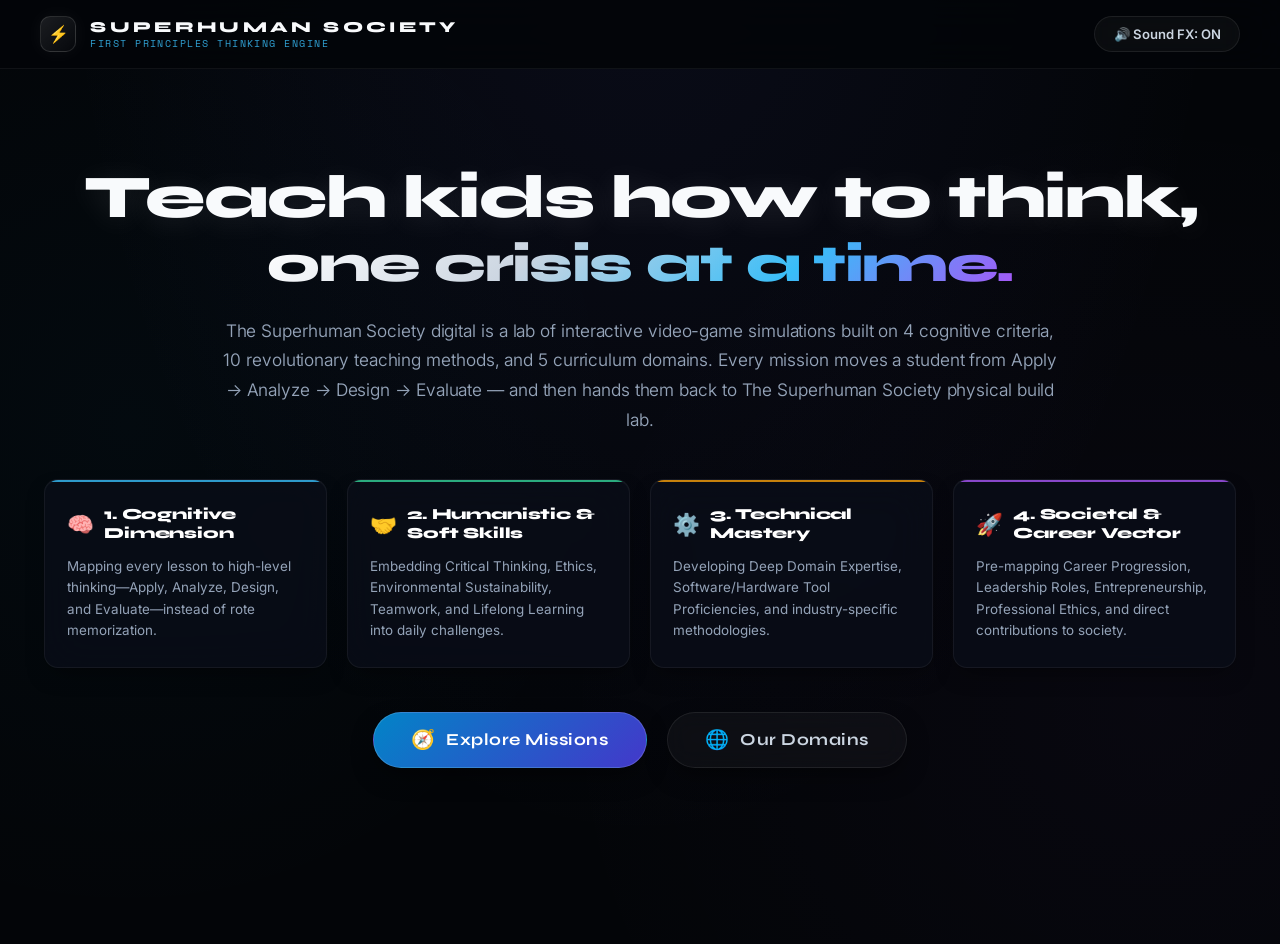
==== index.html @ 5317848f "Initial commit of Cognition Lab" ====
<!DOCTYPE html>
<html lang="en">
<head>
  <meta charset="UTF-8">
  <meta name="viewport" content="width=device-width, initial-scale=1.0">
  <title>SUPERHUMAN SOCIETY — Systems Thinking Simulations</title>
  <link rel="preconnect" href="https://fonts.googleapis.com">
  <link rel="preconnect" href="https://fonts.gstatic.com" crossorigin>
  <link href="https://fonts.googleapis.com/css2?family=Inter:wght@300;400;500;600;700&family=JetBrains+Mono:wght@400;500;600;700&family=Space+Grotesk:wght@500;600;700;800&family=Space+Mono:ital,wght@0,400;0,700;1,400&family=Syne:wght@600;700;800&display=swap" rel="stylesheet">
  <link rel="stylesheet" href="css/main.css">
  <link rel="stylesheet" href="css/simulations.css">
</head>
<body>

  <!-- Top Navigation Bar -->
  <header class="navbar">
    <div class="brand" id="nav-brand">
      <div class="brand-icon">⚡</div>
      <div class="brand-title">
        <span>SUPERHUMAN SOCIETY</span>
        <span class="sub">First Principles Thinking Engine</span>
      </div>
    </div>

    <div class="nav-actions">
      <button id="audio-toggle-btn" class="btn btn-subtle">
        🔊 Sound FX: ON
      </button>
    </div>
  </header>

  <!-- Main Showcase Container -->
  <main class="container">
    
    <!-- Hero Section -->
    <section class="hero">
      <h1 class="hero-headline">
        <span class="hero-title-primary">Teach kids how to think,</span>
        <span class="hero-title-accent">one crisis at a time.</span>
      </h1>
      <p class="lead">
        The Superhuman Society digital is a lab of interactive video-game simulations built on 4 cognitive criteria, 10 revolutionary teaching methods, and 5 curriculum domains. Every mission moves a student from Apply → Analyze → Design → Evaluate — and then hands them back to The Superhuman Society physical build lab.
      </p>

      <!-- 4 Core Criteria Section -->
      <div class="criteria-section">
        <div class="criteria-grid" id="criteria-grid">
          <!-- Rendered by JS: 4 criteria cards with names and descriptions -->
        </div>
      </div>

      <!-- Two Primary Action Buttons -->
      <div class="hero-actions-bar">
        <button id="btn-explore-missions" class="btn btn-primary btn-cta">
          <span class="btn-icon">🧭</span> Explore Missions
        </button>
        <button id="btn-our-domains" class="btn btn-subtle btn-cta">
          <span class="btn-icon">🌐</span> Our Domains
        </button>
      </div>
    </section>

    <!-- Dynamic Exploration Area (Explore Missions OR Our Domains) -->
    <section id="interactive-exploration-container" class="interactive-exploration-area">
      <!-- Injected dynamically by app.js -->
    </section>

  </main>

  <!-- Fullscreen Simulation Cockpit Viewport -->
  <div id="simulation-viewport">
    <div class="sim-cockpit-bar">
      <div class="sim-cockpit-left">
        <button id="exit-sim-cockpit-btn" class="btn btn-subtle" style="font-size:0.8rem;">
          🏠 Homepage
        </button>
        <div>
          <div id="cockpit-sim-domain" style="font-size:0.68rem; text-transform:uppercase; color:var(--accent-cyan); font-weight:700; letter-spacing:0.06em;">DOMAIN 1: BIO-TECH</div>
          <h2 id="cockpit-sim-title" style="font-size:1.15rem; font-weight:800; color:#fff; line-height:1.2;">Simulation Active</h2>
        </div>
      </div>

      <div class="sim-cockpit-right">
        <!-- 50% Physical Lab Brief Button (Removed as requested) -->
      </div>
    </div>

    <!-- Active Simulation Canvas & Split Area -->
    <div class="sim-cockpit-stage" id="sim-stage-container">
      <!-- Dynamically mounted by simulation classes -->
    </div>
  </div>

  <!-- Curriculum Matrix Modal -->
  <div class="modal-overlay" id="curriculum-modal">
    <div class="modal-container">
      <button class="modal-close-btn" aria-label="Close">✕</button>
      <div class="badge-pill">FOUNDATIONAL PEDAGOGICAL BLUEPRINT</div>
      <h2 class="modal-title">Curriculum Architecture Matrix</h2>
      <p class="modal-subtitle">The deep structure behind every scenario: high-order cognition, ethical dilemmas, domain mastery, and physical project translation.</p>
      <div id="curriculum-modal-body">
        <!-- Injected by app.js -->
      </div>
    </div>
  </div>

  <!-- 50% Physical Lab Model Modal -->
  <div class="modal-overlay" id="physical-modal">
    <div class="modal-container">
      <button class="modal-close-btn" aria-label="Close">✕</button>
      <h2 class="modal-title">The 50% Physical Build Model</h2>
      <p class="modal-subtitle">Classroom hardware and lab projects designed to complete the digital-to-physical learning loop.</p>
      <div id="physical-modal-body">
        <!-- Injected by app.js -->
      </div>
    </div>
  </div>

  <!-- Load bundled script (zero-CORS, works via both http:// and file://) -->
  <script src="js/bundle.js?v=1791880000"></script>
</body>
</html>
---- css/main.css ----
@import url('https://fonts.googleapis.com/css2?family=Inter:wght@300;400;500;600;700&family=JetBrains+Mono:wght@400;500;600;700&family=Newsreader:ital,opsz,wght@0,6..72,300..700;1,6..72,300..700&family=Playfair+Display:ital,wght@0,500;0,700;1,400;1,600&family=Space+Grotesk:wght@500;600;700&family=Space+Mono:ital,wght@0,400;0,700;1,400&family=Syne:wght@600;700;800&display=swap');

/* SUPERHUMAN SOCIETY - High-End Dark Aesthetic Design System */
:root {
  --bg-primary: #030508;
  --bg-secondary: #060911;
  --bg-surface: #0a0e19;
  --bg-card: rgba(10, 14, 25, 0.72);
  --border-subtle: rgba(255, 255, 255, 0.055);
  --border-focus: rgba(255, 255, 255, 0.18);
  
  --text-main: #f8fafc;
  --text-muted: #94a3b8;
  --text-faint: #475569;

  --accent-cyan: #38bdf8;
  --accent-emerald: #10b981;
  --accent-emerald-glow: rgba(16, 185, 129, 0.2);
  --accent-blue: #3b82f6;
  --accent-amber: #f59e0b;
  --accent-purple: #a855f7;
  --accent-rose: #f43f5e;

  /* 3-Tiered Typography System */
  --font-heading: "Syne", "Space Grotesk", -apple-system, BlinkMacSystemFont, sans-serif;
  --font-mono: "Space Mono", "JetBrains Mono", ui-monospace, monospace;
  --font-body: "Inter", -apple-system, BlinkMacSystemFont, "Segoe UI", Roboto, sans-serif;
  --font-serif: "Newsreader", "Playfair Display", Georgia, serif;
  --font-sans: var(--font-body);
  --font-display: var(--font-heading);

  --shadow-card: 0 20px 40px -15px rgba(0, 0, 0, 0.85);
  --shadow-glow: 0 0 35px rgba(56, 189, 248, 0.12);
  --radius-sm: 8px;
  --radius-md: 14px;
  --radius-lg: 20px;
}

* {
  box-sizing: border-box;
  margin: 0;
  padding: 0;
}

body {
  font-family: var(--font-body);
  background-color: var(--bg-primary);
  color: var(--text-main);
  line-height: 1.6;
  min-height: 100vh;
  overflow-x: hidden;
  background-image: 
    radial-gradient(ellipse at 50% -20%, rgba(99, 102, 241, 0.08) 0%, transparent 65%),
    radial-gradient(circle at 10% 45%, rgba(14, 165, 233, 0.03) 0%, transparent 40%),
    radial-gradient(circle at 90% 75%, rgba(168, 85, 247, 0.03) 0%, transparent 45%);
}

/* Header & Top Navigation */
.navbar {
  position: sticky;
  top: 0;
  z-index: 100;
  background: rgba(3, 5, 8, 0.88);
  backdrop-filter: blur(20px);
  border-bottom: 1px solid var(--border-subtle);
  padding: 1rem 2.5rem;
  display: flex;
  align-items: center;
  justify-content: space-between;
}

.brand {
  display: flex;
  align-items: center;
  gap: 0.9rem;
  text-decoration: none;
  color: var(--text-main);
  cursor: pointer;
}

.brand-icon {
  width: 36px;
  height: 36px;
  border-radius: 10px;
  background: linear-gradient(135deg, rgba(255,255,255,0.1), rgba(255,255,255,0.02));
  border: 1px solid rgba(255, 255, 255, 0.12);
  display: flex;
  align-items: center;
  justify-content: center;
  font-weight: 800;
  font-size: 1.05rem;
  box-shadow: 0 0 20px rgba(255, 255, 255, 0.05);
}

.brand-title {
  font-family: var(--font-heading);
  font-size: 0.95rem;
  font-weight: 800;
  letter-spacing: 0.22em;
  text-transform: uppercase;
  display: flex;
  flex-direction: column;
  line-height: 1.25;
}

.brand-title span.sub {
  font-family: var(--font-mono);
  font-size: 0.65rem;
  font-weight: 500;
  color: var(--accent-cyan);
  letter-spacing: 0.14em;
  opacity: 0.85;
}

.nav-actions {
  display: flex;
  align-items: center;
  gap: 0.85rem;
}

.btn {
  display: inline-flex;
  align-items: center;
  gap: 0.5rem;
  padding: 0.55rem 1.15rem;
  border-radius: 9999px;
  font-family: var(--font-sans);
  font-size: 0.82rem;
  font-weight: 600;
  cursor: pointer;
  transition: all 0.25s cubic-bezier(0.16, 1, 0.3, 1);
  border: 1px solid transparent;
  outline: none;
  text-decoration: none;
}

.btn-subtle {
  background: rgba(255, 255, 255, 0.035);
  border-color: rgba(255, 255, 255, 0.08);
  color: #cbd5e1;
  backdrop-filter: blur(12px);
}

.btn-subtle:hover {
  background: rgba(255, 255, 255, 0.08);
  border-color: rgba(255, 255, 255, 0.18);
  color: #fff;
  transform: translateY(-1px);
}

.btn-primary {
  background: linear-gradient(135deg, #0284c7, #4338ca);
  color: #fff;
  border: 1px solid rgba(255, 255, 255, 0.15);
  box-shadow: 0 4px 15px rgba(2, 132, 199, 0.25);
}

.btn-primary:hover {
  filter: brightness(1.15);
  box-shadow: 0 6px 22px rgba(2, 132, 199, 0.4);
  transform: translateY(-1px);
}

.btn-accent {
  background: linear-gradient(135deg, #059669, #0d9488);
  color: #fff;
  border: 1px solid rgba(255, 255, 255, 0.15);
  box-shadow: 0 4px 15px rgba(16, 185, 129, 0.25);
}

.btn-accent:hover {
  filter: brightness(1.15);
  transform: translateY(-1px);
}

.btn-icon-only {
  padding: 0.55rem;
  border-radius: 50%;
  aspect-ratio: 1;
}

/* Main Container */
.container {
  max-width: 1380px;
  margin: 0 auto;
  padding: 2.5rem 1.75rem 5rem;
}

/* Hero Section */
.hero {
  text-align: center;
  padding: 3.5rem 1rem 2.5rem;
  position: relative;
}

.badge-pill {
  display: inline-flex;
  align-items: center;
  gap: 0.5rem;
  padding: 0.4rem 1.1rem;
  border-radius: 9999px;
  font-family: var(--font-display);
  font-size: 0.72rem;
  font-weight: 600;
  text-transform: uppercase;
  letter-spacing: 0.16em;
  background: rgba(255, 255, 255, 0.03);
  color: #94a3b8;
  border: 1px solid rgba(255, 255, 255, 0.08);
  backdrop-filter: blur(16px);
  margin-bottom: 1.75rem;
}

.hero-headline {
  margin-bottom: 1.4rem;
  display: flex;
  flex-direction: column;
  align-items: center;
  justify-content: center;
  gap: 0.2rem;
}

.hero-title-serif,
.hero-title-primary {
  font-family: var(--font-heading);
  font-style: normal;
  font-weight: 800;
  font-size: 3.8rem;
  line-height: 1.1;
  letter-spacing: -0.025em;
  color: #f8fafc;
  text-shadow: 0 4px 30px rgba(255, 255, 255, 0.1);
}

.hero-title-accent {
  font-family: var(--font-heading);
  font-style: normal;
  font-weight: 800;
  font-size: 3.25rem;
  letter-spacing: -0.03em;
  line-height: 1.12;
  background: linear-gradient(135deg, #ffffff 0%, #cbd5e1 35%, #38bdf8 70%, #a855f7 100%);
  -webkit-background-clip: text;
  -webkit-text-fill-color: transparent;
  display: inline-block;
}

.hero p.lead {
  font-size: 1.08rem;
  font-weight: 350;
  color: #94a3b8;
  max-width: 840px;
  margin: 0 auto 2.75rem;
  line-height: 1.72;
  letter-spacing: -0.005em;
}

/* 4 Core Criteria Grid */
.criteria-section {
  margin: 2.5rem 0 0;
}

.criteria-grid {
  display: grid;
  grid-template-columns: repeat(4, 1fr);
  gap: 1.25rem;
}

.criterion-card {
  background: var(--bg-card);
  backdrop-filter: blur(20px);
  border: 1px solid var(--border-subtle);
  border-radius: var(--radius-md);
  padding: 1.6rem 1.4rem;
  text-align: left;
  transition: all 0.3s cubic-bezier(0.16, 1, 0.3, 1);
  box-shadow: inset 0 1px 0 rgba(255, 255, 255, 0.03), 0 10px 25px -10px rgba(0, 0, 0, 0.6);
  display: flex;
  flex-direction: column;
  position: relative;
  overflow: hidden;
}

.criterion-card::before {
  content: '';
  position: absolute;
  top: 0;
  left: 0;
  right: 0;
  height: 2px;
  background: var(--card-accent, #38bdf8);
  opacity: 0.8;
  transition: opacity 0.3s ease;
}

.criterion-card:hover {
  border-color: rgba(255, 255, 255, 0.16);
  transform: translateY(-4px);
  box-shadow: var(--shadow-card), 0 0 25px var(--card-glow, rgba(56, 189, 248, 0.15));
}

.criterion-header {
  display: flex;
  align-items: center;
  gap: 0.6rem;
  margin-bottom: 0.75rem;
}

.criterion-icon {
  font-size: 1.35rem;
}

.criterion-title {
  font-family: var(--font-heading);
  font-size: 0.96rem;
  font-weight: 800;
  letter-spacing: -0.01em;
  color: #fff;
  line-height: 1.25;
}

.criterion-desc {
  font-family: var(--font-body);
  font-size: 0.84rem;
  color: var(--text-muted);
  line-height: 1.6;
  font-weight: 400;
}

/* Hero Actions Bar */
.hero-actions-bar {
  display: flex;
  gap: 1.25rem;
  justify-content: center;
  align-items: center;
  margin-top: 2.75rem;
  flex-wrap: wrap;
}

.btn-cta {
  padding: 0.95rem 2.35rem;
  font-family: var(--font-heading);
  font-size: 1.05rem;
  font-weight: 700;
  letter-spacing: 0.03em;
  border-radius: 9999px;
  display: inline-flex;
  align-items: center;
  gap: 0.65rem;
  cursor: pointer;
  transition: all 0.3s cubic-bezier(0.16, 1, 0.3, 1);
  box-shadow: 0 10px 25px -5px rgba(0, 0, 0, 0.5);
}

.btn-cta .btn-icon {
  font-size: 1.2rem;
}

.btn-cta:hover {
  transform: translateY(-2px);
}

.btn-cta.active {
  border-color: #38bdf8;
  box-shadow: 0 0 25px rgba(56, 189, 248, 0.35);
}

/* Dynamic Interactive Exploration Container */
.interactive-exploration-area {
  margin-top: 3.5rem;
  transition: all 0.4s ease;
}

.interactive-view-wrapper {
  animation: fadeInView 0.4s cubic-bezier(0.16, 1, 0.3, 1) forwards;
}

@keyframes fadeInView {
  from { opacity: 0; transform: translateY(14px); }
  to { opacity: 1; transform: translateY(0); }
}

/* Explore Missions View Styles */
.explore-missions-header {
  text-align: center;
  margin-bottom: 2.5rem;
}

.explore-kicker {
  font-family: var(--font-mono);
  font-size: 0.74rem;
  font-weight: 700;
  color: var(--accent-cyan);
  letter-spacing: 0.18em;
  text-transform: uppercase;
  margin-bottom: 0.45rem;
}

.explore-title {
  font-family: var(--font-heading);
  font-size: 2.3rem;
  font-weight: 800;
  letter-spacing: -0.025em;
  color: #fff;
  line-height: 1.2;
}

.explore-subtitle {
  font-family: var(--font-body);
  font-size: 0.95rem;
  color: var(--text-muted);
  margin-top: 0.5rem;
  max-width: 640px;
  margin-left: auto;
  margin-right: auto;
}

.domain-picker-grid {
  display: grid;
  grid-template-columns: repeat(auto-fit, minmax(220px, 1fr));
  gap: 1.25rem;
  margin-bottom: 2rem;
}

.domain-pick-card {
  background: var(--bg-card);
  backdrop-filter: blur(16px);
  border: 1px solid var(--border-subtle);
  border-radius: 20px;
  padding: 1.8rem 1.4rem;
  text-align: center;
  cursor: pointer;
  transition: all 0.3s cubic-bezier(0.16, 1, 0.3, 1);
  display: flex;
  flex-direction: column;
  align-items: center;
  position: relative;
  overflow: hidden;
}

.domain-pick-card::before {
  content: '';
  position: absolute;
  top: 0;
  left: 0;
  right: 0;
  height: 3px;
  background: var(--domain-color, #38bdf8);
  opacity: 0.8;
}

.domain-pick-card:hover {
  transform: translateY(-6px);
  border-color: rgba(255, 255, 255, 0.18);
  box-shadow: 0 20px 40px -15px rgba(0, 0, 0, 0.9), 0 0 25px var(--domain-glow, rgba(56, 189, 248, 0.2));
}

.domain-pick-badge {
  font-family: var(--font-mono);
  font-size: 0.72rem;
  font-weight: 700;
  letter-spacing: 0.12em;
  color: var(--domain-color, #38bdf8);
  margin-bottom: 0.65rem;
}

.domain-pick-icon {
  font-size: 2.75rem;
  margin-bottom: 0.75rem;
  filter: drop-shadow(0 4px 10px rgba(0, 0, 0, 0.5));
}

.domain-pick-name {
  font-family: var(--font-heading);
  font-size: 1.05rem;
  font-weight: 700;
  color: #fff;
  line-height: 1.3;
  margin-bottom: 0.65rem;
}

.domain-pick-meta {
  font-family: var(--font-mono);
  font-size: 0.72rem;
  color: var(--text-faint);
  text-transform: uppercase;
  letter-spacing: 0.08em;
}

.domain-missions-wrapper {
  margin-top: 1rem;
}

.domain-missions-nav-bar {
  display: flex;
  align-items: center;
  justify-content: space-between;
  margin-bottom: 2rem;
  flex-wrap: wrap;
  gap: 1rem;
}

.domain-missions-info {
  display: flex;
  align-items: center;
  gap: 0.9rem;
}

.domain-missions-icon {
  font-size: 2.25rem;
}

.domain-missions-title {
  font-family: var(--font-heading);
  font-size: 1.75rem;
  font-weight: 800;
  color: #fff;
  line-height: 1.2;
}

/* Our Domains: Clean Domain Names List */
.our-domains-header {
  display: flex;
  align-items: center;
  justify-content: space-between;
  margin-bottom: 2rem;
  flex-wrap: wrap;
  gap: 1rem;
}

.our-domains-title-block {
  text-align: left;
}

.our-domains-kicker {
  font-family: var(--font-mono);
  font-size: 0.74rem;
  font-weight: 700;
  color: var(--accent-cyan);
  letter-spacing: 0.18em;
  text-transform: uppercase;
  margin-bottom: 0.35rem;
}

.our-domains-title {
  font-family: var(--font-heading);
  font-size: 2.2rem;
  font-weight: 800;
  color: #fff;
  letter-spacing: -0.02em;
  line-height: 1.2;
}

.our-domains-name-grid {
  display: flex;
  flex-direction: column;
  gap: 1rem;
  max-width: 900px;
  margin: 0 auto;
}

.domain-name-item {
  background: var(--bg-card);
  backdrop-filter: blur(20px);
  border: 1px solid var(--border-subtle);
  border-left: 4px solid var(--domain-color, #38bdf8);
  border-radius: 16px;
  padding: 1.4rem 1.8rem;
  display: flex;
  align-items: center;
  justify-content: space-between;
  cursor: pointer;
  transition: all 0.3s cubic-bezier(0.16, 1, 0.3, 1);
  box-shadow: 0 10px 25px -10px rgba(0, 0, 0, 0.6);
  opacity: 0;
  transform: translateY(15px);
  animation: domainNameSlideIn 0.4s cubic-bezier(0.16, 1, 0.3, 1) forwards;
  animation-delay: calc(var(--domain-idx, 0) * 0.08s);
}

@keyframes domainNameSlideIn {
  to {
    opacity: 1;
    transform: translateY(0);
  }
}

.domain-name-item:hover {
  transform: translateX(6px);
  border-color: rgba(255, 255, 255, 0.18);
  border-left-color: var(--domain-color, #38bdf8);
  box-shadow: 0 15px 35px -10px rgba(0, 0, 0, 0.8), 0 0 25px var(--domain-glow, rgba(56, 189, 248, 0.15));
  background: linear-gradient(135deg, rgba(15, 22, 38, 0.9) 0%, rgba(8, 12, 22, 0.95) 100%);
}

.domain-name-item-left {
  display: flex;
  align-items: center;
  gap: 1.25rem;
}

.domain-name-icon {
  font-size: 2.2rem;
  filter: drop-shadow(0 2px 8px rgba(0, 0, 0, 0.5));
}

.domain-name-badge {
  font-family: var(--font-mono);
  font-size: 0.72rem;
  font-weight: 700;
  letter-spacing: 0.14em;
  color: var(--domain-color, #38bdf8);
  text-transform: uppercase;
  margin-bottom: 0.25rem;
  display: block;
}

.domain-name-text {
  font-family: var(--font-heading);
  font-size: 1.28rem;
  font-weight: 800;
  color: #fff;
  letter-spacing: -0.01em;
  line-height: 1.25;
}

.domain-name-item-arrow {
  display: flex;
  align-items: center;
  gap: 0.5rem;
  font-family: var(--font-mono);
  font-size: 0.8rem;
  color: var(--text-muted);
  font-weight: 600;
  transition: all 0.25s ease;
}

.domain-name-item:hover .domain-name-item-arrow {
  color: var(--domain-color, #38bdf8);
  transform: translateX(3px);
}

/* Domain Selected Subjects View */
.domain-subjects-view {
  max-width: 900px;
  margin: 0 auto;
}

.domain-subjects-top-bar {
  display: flex;
  align-items: center;
  justify-content: space-between;
  margin-bottom: 1.5rem;
  flex-wrap: wrap;
  gap: 0.75rem;
}

.domain-subjects-header-card {
  background: linear-gradient(135deg, rgba(14, 20, 35, 0.85) 0%, rgba(6, 9, 17, 0.95) 100%);
  border: 1px solid var(--border-subtle);
  border-left: 4px solid var(--domain-color, #38bdf8);
  border-radius: 20px;
  padding: 2rem 2.25rem;
  backdrop-filter: blur(20px);
  margin-bottom: 2rem;
  box-shadow: 0 15px 35px -10px rgba(0, 0, 0, 0.8);
}

.domain-subjects-title-row {
  display: flex;
  align-items: center;
  gap: 1.2rem;
  margin-bottom: 1.5rem;
}

.domain-subjects-icon {
  font-size: 2.8rem;
  filter: drop-shadow(0 4px 12px rgba(0, 0, 0, 0.6));
}

.domain-subjects-title {
  font-family: var(--font-heading);
  font-size: 2rem;
  font-weight: 800;
  color: #fff;
  letter-spacing: -0.02em;
  line-height: 1.2;
}

.domain-subjects-section-title {
  font-family: var(--font-mono);
  font-size: 0.78rem;
  font-weight: 700;
  text-transform: uppercase;
  letter-spacing: 0.14em;
  color: var(--text-faint);
  margin-bottom: 1.1rem;
  display: flex;
  align-items: center;
  gap: 0.5rem;
}

.subjects-cards-grid {
  display: grid;
  grid-template-columns: repeat(auto-fill, minmax(240px, 1fr));
  gap: 0.85rem;
}

.animated-subject-card {
  background: rgba(255, 255, 255, 0.035);
  border: 1px solid rgba(255, 255, 255, 0.08);
  border-left: 3px solid var(--domain-color, #38bdf8);
  border-radius: 12px;
  padding: 0.95rem 1.2rem;
  display: flex;
  align-items: center;
  gap: 0.75rem;
  transition: all 0.25s cubic-bezier(0.16, 1, 0.3, 1);
  opacity: 0;
  transform: translateY(12px);
  animation: subjectCardEntrance 0.35s cubic-bezier(0.16, 1, 0.3, 1) forwards;
  animation-delay: calc(var(--subject-idx, 0) * 0.05s);
}

@keyframes subjectCardEntrance {
  to {
    opacity: 1;
    transform: translateY(0);
  }
}

.animated-subject-card:hover {
  background: rgba(255, 255, 255, 0.075);
  border-color: rgba(255, 255, 255, 0.2);
  border-left-color: var(--domain-color, #38bdf8);
  transform: translateY(-2px);
  box-shadow: 0 8px 20px -5px rgba(0, 0, 0, 0.5), 0 0 15px var(--domain-glow, rgba(56, 189, 248, 0.1));
}

.subject-card-icon {
  font-size: 1.15rem;
}

.subject-card-name {
  font-family: var(--font-body);
  font-size: 0.9rem;
  font-weight: 600;
  color: #f1f5f9;
  letter-spacing: 0.01em;
}

/* Filters & Navigation Controls */
.filter-bar {
  display: flex;
  flex-wrap: wrap;
  align-items: center;
  justify-content: space-between;
  gap: 1.25rem;
  padding: 0.9rem 1.6rem;
  background: rgba(8, 12, 22, 0.8);
  border: 1px solid var(--border-subtle);
  border-radius: 9999px;
  backdrop-filter: blur(20px);
  margin-bottom: 2.5rem;
  box-shadow: inset 0 1px 0 rgba(255, 255, 255, 0.02);
}

.filter-group {
  display: flex;
  align-items: center;
  gap: 0.45rem;
  flex-wrap: wrap;
}

.filter-label {
  font-family: var(--font-mono);
  font-size: 0.72rem;
  font-weight: 700;
  text-transform: uppercase;
  letter-spacing: 0.12em;
  color: var(--text-faint);
  margin-right: 0.35rem;
}

.filter-chip {
  padding: 0.42rem 1rem;
  border-radius: 9999px;
  font-family: var(--font-body);
  font-size: 0.78rem;
  font-weight: 500;
  letter-spacing: 0.01em;
  color: var(--text-muted);
  background: rgba(255, 255, 255, 0.025);
  border: 1px solid rgba(255, 255, 255, 0.06);
  cursor: pointer;
  transition: all 0.25s cubic-bezier(0.16, 1, 0.3, 1);
}

.filter-chip:hover {
  color: #fff;
  background: rgba(255, 255, 255, 0.065);
  border-color: rgba(255, 255, 255, 0.12);
}

.filter-chip.active {
  color: #fff;
  background: linear-gradient(135deg, rgba(2, 132, 199, 0.85), rgba(79, 70, 229, 0.85));
  border-color: rgba(255, 255, 255, 0.2);
  box-shadow: 0 0 15px rgba(56, 189, 248, 0.25);
}

/* Simulation Cards Grid */
.sim-grid {
  display: grid;
  grid-template-columns: repeat(auto-fill, minmax(390px, 1fr));
  gap: 2rem;
}

.sim-card {
  background: var(--bg-card);
  backdrop-filter: blur(20px);
  border: 1px solid var(--border-subtle);
  border-radius: 22px;
  overflow: hidden;
  display: flex;
  flex-direction: column;
  transition: all 0.35s cubic-bezier(0.16, 1, 0.3, 1);
  box-shadow: inset 0 1px 0 rgba(255, 255, 255, 0.04), 0 25px 50px -20px rgba(0, 0, 0, 0.9);
  position: relative;
}

.sim-card:hover {
  border-color: rgba(255, 255, 255, 0.18);
  transform: translateY(-6px);
  box-shadow: inset 0 1px 0 rgba(255, 255, 255, 0.08), 0 35px 60px -20px rgba(0, 0, 0, 0.95), 0 0 25px rgba(56, 189, 248, 0.12);
}

.sim-card-banner {
  height: 150px;
  position: relative;
  overflow: hidden;
  display: flex;
  align-items: center;
  justify-content: center;
  background: radial-gradient(circle at 50% 25%, rgba(30, 41, 59, 0.45) 0%, rgba(5, 7, 14, 0.95) 100%);
  border-bottom: 1px solid var(--border-subtle);
}

.sim-banner-art {
  font-size: 3.6rem;
  filter: drop-shadow(0 6px 16px rgba(0, 0, 0, 0.6));
  transition: transform 0.4s cubic-bezier(0.16, 1, 0.3, 1);
}

.sim-card:hover .sim-banner-art {
  transform: scale(1.15);
}

.sim-domain-badge {
  position: absolute;
  top: 14px;
  left: 14px;
  padding: 0.3rem 0.75rem;
  border-radius: 9999px;
  font-family: var(--font-mono);
  font-size: 0.72rem;
  font-weight: 700;
  text-transform: uppercase;
  letter-spacing: 0.1em;
  background: rgba(4, 6, 12, 0.85);
  backdrop-filter: blur(12px);
  border: 1px solid rgba(255, 255, 255, 0.08);
  color: var(--accent-cyan);
}

.sim-classes-badge {
  position: absolute;
  top: 14px;
  right: 14px;
  padding: 0.3rem 0.75rem;
  border-radius: 9999px;
  font-family: var(--font-mono);
  font-size: 0.68rem;
  font-weight: 700;
  letter-spacing: 0.06em;
  background: rgba(4, 6, 12, 0.85);
  border: 1px solid rgba(255, 255, 255, 0.08);
  color: #cbd5e1;
}

.sim-card-body {
  padding: 1.75rem;
  display: flex;
  flex-direction: column;
  flex-grow: 1;
}

.sim-meta-kicker {
  font-family: var(--font-mono);
  font-size: 0.68rem;
  font-weight: 700;
  color: var(--accent-cyan);
  letter-spacing: 0.14em;
  text-transform: uppercase;
  margin-bottom: 0.35rem;
  opacity: 0.9;
}

.sim-title {
  font-family: var(--font-heading);
  font-size: 1.32rem;
  font-weight: 800;
  letter-spacing: -0.015em;
  color: #f8fafc;
  margin-bottom: 0.35rem;
  line-height: 1.25;
}

.sim-domain-subheading {
  font-family: var(--font-body);
  font-size: 0.82rem;
  font-weight: 600;
  letter-spacing: 0.01em;
  margin-bottom: 0.85rem;
}

.sim-subjects {
  display: flex;
  flex-wrap: wrap;
  gap: 0.4rem;
  margin-bottom: 0.95rem;
}

.subject-tag {
  font-family: var(--font-body);
  font-size: 0.7rem;
  font-weight: 500;
  color: var(--text-muted);
  background: rgba(255, 255, 255, 0.035);
  border: 1px solid rgba(255, 255, 255, 0.05);
  padding: 0.22rem 0.6rem;
  border-radius: 9999px;
}

.sim-desc {
  font-family: var(--font-body);
  font-size: 0.86rem;
  color: var(--text-muted);
  line-height: 1.62;
  margin-bottom: 1.35rem;
  flex-grow: 1;
}

.sim-meta-block {
  border-top: 1px solid var(--border-subtle);
  padding-top: 1rem;
  margin-bottom: 1.25rem;
}

.meta-row {
  display: flex;
  align-items: center;
  justify-content: space-between;
  margin-bottom: 0.45rem;
}

.meta-label {
  font-family: var(--font-mono);
  font-size: 0.68rem;
  font-weight: 700;
  letter-spacing: 0.08em;
  color: var(--text-faint);
}

.meta-time-val {
  font-family: var(--font-mono);
  font-size: 0.78rem;
  font-weight: 700;
  color: #fff;
}

.meta-methods {
  display: flex;
  gap: 0.35rem;
  flex-wrap: wrap;
}

.method-code-badge {
  display: inline-flex;
  align-items: center;
  justify-content: center;
  width: 22px;
  height: 22px;
  border-radius: 50%;
  font-family: var(--font-mono);
  font-size: 0.7rem;
  font-weight: 700;
  background: rgba(56, 189, 248, 0.15);
  color: var(--accent-cyan);
  border: 1px solid rgba(56, 189, 248, 0.3);
}

.sim-card-actions {
  display: flex;
  width: 100%;
}

/* Modals */
.modal-overlay {
  position: fixed;
  inset: 0;
  z-index: 200;
  background: rgba(5, 8, 16, 0.85);
  backdrop-filter: blur(12px);
  display: flex;
  align-items: center;
  justify-content: center;
  padding: 1.5rem;
  opacity: 0;
  pointer-events: none;
  transition: opacity 0.25s ease;
}

.modal-overlay.active {
  opacity: 1;
  pointer-events: auto;
}

.modal-container {
  background: var(--bg-surface);
  border: 1px solid var(--border-subtle);
  border-radius: var(--radius-lg);
  max-width: 900px;
  width: 100%;
  max-height: 85vh;
  overflow-y: auto;
  padding: 2rem;
  box-shadow: 0 25px 50px -12px rgba(0, 0, 0, 0.7);
  position: relative;
  transform: translateY(20px);
  transition: transform 0.25s ease;
}

.modal-overlay.active .modal-container {
  transform: translateY(0);
}

.modal-close-btn {
  position: absolute;
  top: 1.25rem;
  right: 1.25rem;
  background: rgba(255, 255, 255, 0.08);
  border: none;
  color: var(--text-muted);
  width: 34px;
  height: 34px;
  border-radius: 50%;
  cursor: pointer;
  display: flex;
  align-items: center;
  justify-content: center;
  font-size: 1.2rem;
  transition: all 0.2s ease;
}

.modal-close-btn:hover {
  color: #fff;
  background: rgba(255, 255, 255, 0.18);
}

.modal-title {
  font-size: 1.6rem;
  font-weight: 800;
  margin-bottom: 0.5rem;
}

.modal-subtitle {
  color: var(--text-muted);
  font-size: 0.9rem;
  margin-bottom: 1.75rem;
}

/* Modal Content Styling */
.curriculum-section-title {
  font-size: 1.15rem;
  font-weight: 700;
  color: var(--accent-cyan);
  margin: 1.5rem 0 0.85rem;
  display: flex;
  align-items: center;
  gap: 0.5rem;
}

.criteria-list, .methods-grid {
  display: grid;
  grid-template-columns: repeat(auto-fit, minmax(360px, 1fr));
  gap: 1rem;
  margin-bottom: 1.5rem;
}

.criteria-item, .method-item {
  background: rgba(255, 255, 255, 0.03);
  border: 1px solid var(--border-subtle);
  border-radius: var(--radius-sm);
  padding: 1rem;
}

.method-item-header {
  display: flex;
  align-items: center;
  gap: 0.6rem;
  margin-bottom: 0.4rem;
  font-weight: 700;
  font-size: 0.9rem;
}

/* Simulation Viewport Screen */
#simulation-viewport {
  position: fixed;
  inset: 0;
  z-index: 150;
  background: var(--bg-primary);
  display: none;
  flex-direction: column;
}

#simulation-viewport.active {
  display: flex;
}

.sim-cockpit-bar {
  background: rgba(13, 19, 34, 0.95);
  backdrop-filter: blur(12px);
  border-bottom: 1px solid var(--border-subtle);
  padding: 0.75rem 1.5rem;
  display: flex;
  align-items: center;
  justify-content: space-between;
}

.sim-cockpit-left {
  display: flex;
  align-items: center;
  gap: 1rem;
}

.sim-cockpit-right {
  display: flex;
  align-items: center;
  gap: 0.75rem;
}

.level-indicator-group {
  display: flex;
  align-items: center;
  gap: 0.4rem;
}

.level-chip {
  padding: 0.25rem 0.65rem;
  border-radius: 6px;
  font-size: 0.75rem;
  font-weight: 700;
  background: rgba(255, 255, 255, 0.05);
  border: 1px solid var(--border-subtle);
  color: var(--text-faint);
}

.level-chip.active {
  background: #0284c7;
  color: #fff;
  border-color: #38bdf8;
  box-shadow: 0 0 10px rgba(56, 189, 248, 0.35);
}

.level-chip.completed {
  background: rgba(16, 185, 129, 0.2);
  color: #34d399;
  border-color: #10b981;
}

.sim-cockpit-stage {
  flex-grow: 1;
  display: flex;
  overflow: hidden;
  position: relative;
}

/* Responsive */
@media (max-width: 1024px) {
  .criteria-grid {
    grid-template-columns: repeat(2, 1fr);
  }
}

@media (max-width: 900px) {
  .hero-title-serif,
  .hero-title-primary {
    font-size: 2.2rem;
  }
  .hero-title-accent {
    font-size: 1.85rem;
  }
  .sim-grid {
    grid-template-columns: 1fr;
  }
  .navbar {
    padding: 0.75rem 1rem;
  }
  .filter-bar {
    flex-direction: column;
    align-items: flex-start;
  }
  .animated-domain-card {
    padding: 1.4rem;
  }
  .explore-title, .our-domains-title {
    font-size: 1.8rem;
  }
}

@media (max-width: 640px) {
  .criteria-grid {
    grid-template-columns: 1fr;
  }
  .hero-actions-bar {
    flex-direction: column;
    width: 100%;
  }
  .btn-cta {
    width: 100%;
    justify-content: center;
  }
}
---- css/simulations.css ----
/* Cognition Lab - Simulation Viewport & Interactive Component Styling */

/* 70/30 Split Layout */
.sim-stage-split {
  display: flex;
  width: 100%;
  height: 100%;
  overflow: hidden;
}

.sim-stage-visual {
  flex: 7;
  position: relative;
  background: #03050a;
  border-right: 1px solid var(--border-subtle);
  overflow: hidden;
  display: flex;
  flex-direction: column;
}

/* Bridge Multi-Angle View Switcher */
#bridge-view-switcher .btn {
  color: var(--text-muted, #94a3b8);
  background: transparent;
  border: 1px solid transparent;
}

#bridge-view-switcher .btn:hover {
  color: #fff;
  background: rgba(255, 255, 255, 0.06);
}

#bridge-view-switcher .btn.active {
  color: #020617 !important;
  background: var(--accent-cyan, #38bdf8) !important;
  border-color: var(--accent-cyan, #38bdf8) !important;
  font-weight: 800;
  box-shadow: 0 0 12px rgba(56, 189, 248, 0.5);
}

.sim-stage-controls {
  flex: 3;
  min-width: 340px;
  max-width: 420px;
  background: #060911;
  display: flex;
  flex-direction: column;
  border-left: 1px solid var(--border-subtle);
  overflow-y: auto;
  padding: 1.5rem;
}

/* Common Simulation HUD Elements */
.sim-canvas-container {
  flex-grow: 1;
  position: relative;
  width: 100%;
  height: 100%;
}

.sim-canvas {
  width: 100%;
  height: 100%;
  display: block;
}

.sim-timer-badge {
  display: inline-flex;
  align-items: center;
  gap: 0.5rem;
  padding: 0.4rem 0.85rem;
  background: rgba(15, 23, 42, 0.8);
  border: 1px solid rgba(255, 255, 255, 0.12);
  border-radius: var(--radius-sm);
  font-family: var(--font-mono);
  font-size: 0.95rem;
  font-weight: 700;
  color: var(--accent-cyan);
}

.sim-timer-badge.urgent {
  color: var(--accent-rose);
  border-color: rgba(244, 63, 94, 0.5);
  animation: pulse-urgent 1s infinite alternate;
}

@keyframes pulse-urgent {
  from { box-shadow: 0 0 5px rgba(244, 63, 94, 0.2); }
  to { box-shadow: 0 0 15px rgba(244, 63, 94, 0.6); }
}

/* Crisis Notification Banner */
.crisis-banner {
  background: linear-gradient(90deg, rgba(244, 63, 94, 0.25), rgba(239, 68, 68, 0.15));
  border: 1px solid rgba(244, 63, 94, 0.5);
  border-radius: var(--radius-sm);
  padding: 0.75rem 1rem;
  margin-bottom: 1.25rem;
  display: flex;
  align-items: flex-start;
  gap: 0.75rem;
  animation: shake-banner 0.4s ease-in-out;
}

@keyframes shake-banner {
  0%, 100% { transform: translateX(0); }
  25% { transform: translateX(-4px); }
  75% { transform: translateX(4px); }
}

.crisis-banner .crisis-icon {
  font-size: 1.3rem;
  flex-shrink: 0;
}

.crisis-banner h4 {
  color: #fca5a5;
  font-size: 0.85rem;
  font-weight: 700;
  margin-bottom: 0.2rem;
  text-transform: uppercase;
  letter-spacing: 0.05em;
}

.crisis-banner p {
  color: #f1f5f9;
  font-size: 0.8rem;
  line-height: 1.35;
}

/* Cinematic Video & Stage Keyframes */
@keyframes pulse-warning {
  from { transform: scale(1); filter: brightness(1); }
  to { transform: scale(1.06); filter: brightness(1.2); }
}

@keyframes pop-in {
  0% { transform: scale(0.85); opacity: 0; }
  70% { transform: scale(1.02); opacity: 1; }
  100% { transform: scale(1); opacity: 1; }
}

@keyframes pulse-zoom {
  0% { transform: scale(0.6); opacity: 0; }
  50% { transform: scale(1.1); opacity: 1; }
  100% { transform: scale(1); opacity: 1; }
}

@keyframes blink {
  from { opacity: 0.3; }
  to { opacity: 1; }
}

@keyframes engineerPopUp {
  0% { transform: translateY(115%) scale(0.92); opacity: 0; }
  65% { transform: translateY(-10px) scale(1.02); opacity: 1; }
  85% { transform: translateY(3px) scale(0.99); opacity: 1; }
  100% { transform: translateY(0) scale(1); opacity: 1; }
}

@keyframes speechBubbleFade {
  0% { transform: translateX(-25px) scale(0.92); opacity: 0; }
  70% { transform: translateX(4px) scale(1.01); opacity: 1; }
  100% { transform: translateX(0) scale(1); opacity: 1; }
}

/* Control Slider Components */
.control-group {
  margin-bottom: 1.25rem;
  background: rgba(255, 255, 255, 0.02);
  border: 1px solid var(--border-subtle);
  border-radius: var(--radius-sm);
  padding: 1rem;
}

.control-header {
  display: flex;
  justify-content: space-between;
  align-items: center;
  margin-bottom: 0.65rem;
}

.control-title {
  font-size: 0.85rem;
  font-weight: 700;
  display: flex;
  align-items: center;
  gap: 0.4rem;
}

.control-value {
  font-family: var(--font-mono);
  font-size: 0.95rem;
  font-weight: 700;
  color: var(--accent-cyan);
}

.slider-range {
  -webkit-appearance: none;
  appearance: none;
  width: 100%;
  height: 6px;
  border-radius: 3px;
  background: #1e293b;
  outline: none;
  transition: all 0.2s;
}

.slider-range::-webkit-slider-thumb {
  -webkit-appearance: none;
  appearance: none;
  width: 18px;
  height: 18px;
  border-radius: 50%;
  background: var(--accent-cyan);
  cursor: pointer;
  box-shadow: 0 0 10px rgba(56, 189, 248, 0.6);
  border: 2px solid #fff;
}

.slider-range:disabled {
  opacity: 0.4;
  cursor: not-allowed;
}

.slider-range:disabled::-webkit-slider-thumb {
  background: #64748b;
  box-shadow: none;
  cursor: not-allowed;
}

.control-hints {
  font-size: 0.72rem;
  color: var(--text-faint);
  margin-top: 0.4rem;
  display: flex;
  justify-content: space-between;
}

/* Botanical Simulation Labels Overlay */
.bio-label {
  position: absolute;
  padding: 0.35rem 0.65rem;
  background: rgba(15, 23, 42, 0.88);
  backdrop-filter: blur(8px);
  border: 1px solid rgba(255, 255, 255, 0.15);
  border-radius: 6px;
  font-size: 0.75rem;
  font-weight: 600;
  color: #fff;
  pointer-events: none;
  transition: all 0.3s ease;
  box-shadow: 0 4px 12px rgba(0, 0, 0, 0.4);
}

.bio-label .status-dot {
  display: inline-block;
  width: 8px;
  height: 8px;
  border-radius: 50%;
  margin-right: 0.35rem;
}

.bio-label .status-dot.healthy { background: #10b981; box-shadow: 0 0 8px #10b981; }
.bio-label .status-dot.warning { background: #f59e0b; box-shadow: 0 0 8px #f59e0b; }
.bio-label .status-dot.danger  { background: #ef4444; box-shadow: 0 0 8px #ef4444; }

/* Value Card & Scorecard */
.value-card-modal {
  background: rgba(15, 23, 42, 0.95);
  border: 1px solid var(--accent-cyan);
  border-radius: var(--radius-md);
  padding: 1.5rem;
  box-shadow: 0 0 25px rgba(56, 189, 248, 0.25);
}

.value-card-grid {
  display: grid;
  grid-template-columns: repeat(3, 1fr);
  gap: 0.75rem;
  margin: 1.25rem 0;
}

.value-card-cell {
  background: rgba(255, 255, 255, 0.04);
  border: 1px solid var(--border-subtle);
  border-radius: var(--radius-sm);
  padding: 0.75rem;
  text-align: center;
}

.value-card-cell .label {
  font-size: 0.72rem;
  color: var(--text-muted);
  text-transform: uppercase;
}

.value-card-cell .val {
  font-size: 1.25rem;
  font-weight: 800;
  font-family: var(--font-mono);
  color: #fff;
  margin-top: 0.2rem;
}

/* Ethical Radical Flashcards */
.ethical-deck {
  display: grid;
  grid-template-columns: 1fr 1fr;
  gap: 1.25rem;
  margin: 1.5rem 0;
}

.ethical-card {
  background: var(--bg-surface);
  border: 2px solid var(--border-subtle);
  border-radius: var(--radius-md);
  padding: 1.5rem;
  cursor: pointer;
  transition: all 0.3s cubic-bezier(0.16, 1, 0.3, 1);
  display: flex;
  flex-direction: column;
  text-align: left;
}

.ethical-card:hover {
  border-color: var(--accent-cyan);
  transform: translateY(-4px);
  box-shadow: 0 12px 24px rgba(0, 0, 0, 0.5);
}

.ethical-card.selected {
  border-color: var(--accent-emerald);
  background: rgba(16, 185, 129, 0.08);
  box-shadow: 0 0 20px rgba(16, 185, 129, 0.25);
}

.ethical-card-icon {
  font-size: 2.2rem;
  margin-bottom: 0.75rem;
}

.ethical-card h3 {
  font-size: 1.1rem;
  margin-bottom: 0.4rem;
}

.ethical-card p {
  font-size: 0.82rem;
  color: var(--text-muted);
  line-height: 1.4;
}

/* Telemetry Stats Grid */
.telemetry-grid {
  display: grid;
  grid-template-columns: repeat(2, 1fr);
  gap: 0.75rem;
  margin-bottom: 1.25rem;
}

.telemetry-metric {
  background: rgba(255, 255, 255, 0.03);
  border: 1px solid var(--border-subtle);
  border-radius: var(--radius-sm);
  padding: 0.75rem 0.9rem;
}

.telemetry-metric .name {
  font-size: 0.7rem;
  font-weight: 600;
  text-transform: uppercase;
  color: var(--text-faint);
  letter-spacing: 0.05em;
}

.telemetry-metric .number {
  font-family: var(--font-mono);
  font-size: 1.35rem;
  font-weight: 800;
  color: #fff;
  margin-top: 0.2rem;
}

.telemetry-metric .unit {
  font-size: 0.75rem;
  font-weight: 500;
  color: var(--text-muted);
  margin-left: 0.2rem;
}

/* Financial Ledger Terminal */
.ledger-table-wrap {
  background: #090e1a;
  border: 1px solid var(--border-subtle);
  border-radius: var(--radius-sm);
  overflow: hidden;
  font-family: var(--font-mono);
  font-size: 0.8rem;
  margin-bottom: 1.25rem;
}

.ledger-table {
  width: 100%;
  border-collapse: collapse;
}

.ledger-table th {
  background: #131b2e;
  padding: 0.6rem 0.75rem;
  text-align: left;
  font-size: 0.7rem;
  text-transform: uppercase;
  color: var(--text-muted);
  border-bottom: 1px solid var(--border-subtle);
}

.ledger-table td {
  padding: 0.6rem 0.75rem;
  border-bottom: 1px solid rgba(255, 255, 255, 0.04);
}

.ledger-table tr:hover {
  background: rgba(255, 255, 255, 0.02);
}

.text-profit { color: #34d399; font-weight: 700; }
.text-loss { color: #f87171; font-weight: 700; }

/* Verification Lock Form */
.verify-lock-box {
  background: rgba(245, 158, 11, 0.08);
  border: 1px solid rgba(245, 158, 11, 0.35);
  border-radius: var(--radius-sm);
  padding: 1rem;
  margin-bottom: 1.25rem;
}

.verify-lock-title {
  display: flex;
  align-items: center;
  gap: 0.5rem;
  font-size: 0.85rem;
  font-weight: 700;
  color: var(--accent-amber);
  margin-bottom: 0.5rem;
}

.verify-input {
  width: 100%;
  background: #070a13;
  border: 1px solid var(--border-subtle);
  border-radius: var(--radius-sm);
  padding: 0.55rem 0.75rem;
  font-family: var(--font-mono);
  font-size: 0.9rem;
  color: #fff;
  outline: none;
  margin-top: 0.35rem;
}

.verify-input:focus {
  border-color: var(--accent-amber);
  box-shadow: 0 0 10px rgba(245, 158, 11, 0.2);
}

/* Cybersecurity Network Topology */
.network-status-bar {
  position: absolute;
  top: 15px;
  left: 15px;
  right: 15px;
  display: flex;
  justify-content: space-between;
  align-items: center;
  pointer-events: none;
}

.network-tools-tray {
  display: grid;
  grid-template-columns: repeat(2, 1fr);
  gap: 0.65rem;
  margin-bottom: 1.25rem;
}

.tool-btn {
  background: rgba(255, 255, 255, 0.04);
  border: 1px solid var(--border-subtle);
  border-radius: var(--radius-sm);
  padding: 0.75rem 0.5rem;
  color: #fff;
  font-size: 0.8rem;
  font-weight: 600;
  display: flex;
  flex-direction: column;
  align-items: center;
  gap: 0.3rem;
  cursor: pointer;
  transition: all 0.2s;
}

.tool-btn:hover:not(:disabled) {
  background: rgba(255, 255, 255, 0.1);
  border-color: var(--accent-cyan);
}

.tool-btn.active {
  background: rgba(56, 189, 248, 0.2);
  border-color: var(--accent-cyan);
}

.tool-btn:disabled {
  opacity: 0.35;
  cursor: not-allowed;
}

/* 50% Physical Project Drawer / Modal */
.physical-brief-box {
  background: rgba(16, 185, 129, 0.05);
  border: 1px solid rgba(16, 185, 129, 0.3);
  border-radius: var(--radius-md);
  padding: 1.25rem;
  margin-top: 1rem;
}

.physical-brief-header {
  display: flex;
  align-items: center;
  gap: 0.6rem;
  color: var(--accent-emerald);
  font-size: 0.95rem;
  font-weight: 700;
  margin-bottom: 0.65rem;
}

.physical-brief-list {
  list-style: none;
  padding-left: 0;
  font-size: 0.82rem;
  color: var(--text-muted);
}

.physical-brief-list li {
  margin-bottom: 0.4rem;
  padding-left: 1.2rem;
  position: relative;
}

.physical-brief-list li::before {
  content: "→";
  position: absolute;
  left: 0;
  color: var(--accent-emerald);
}
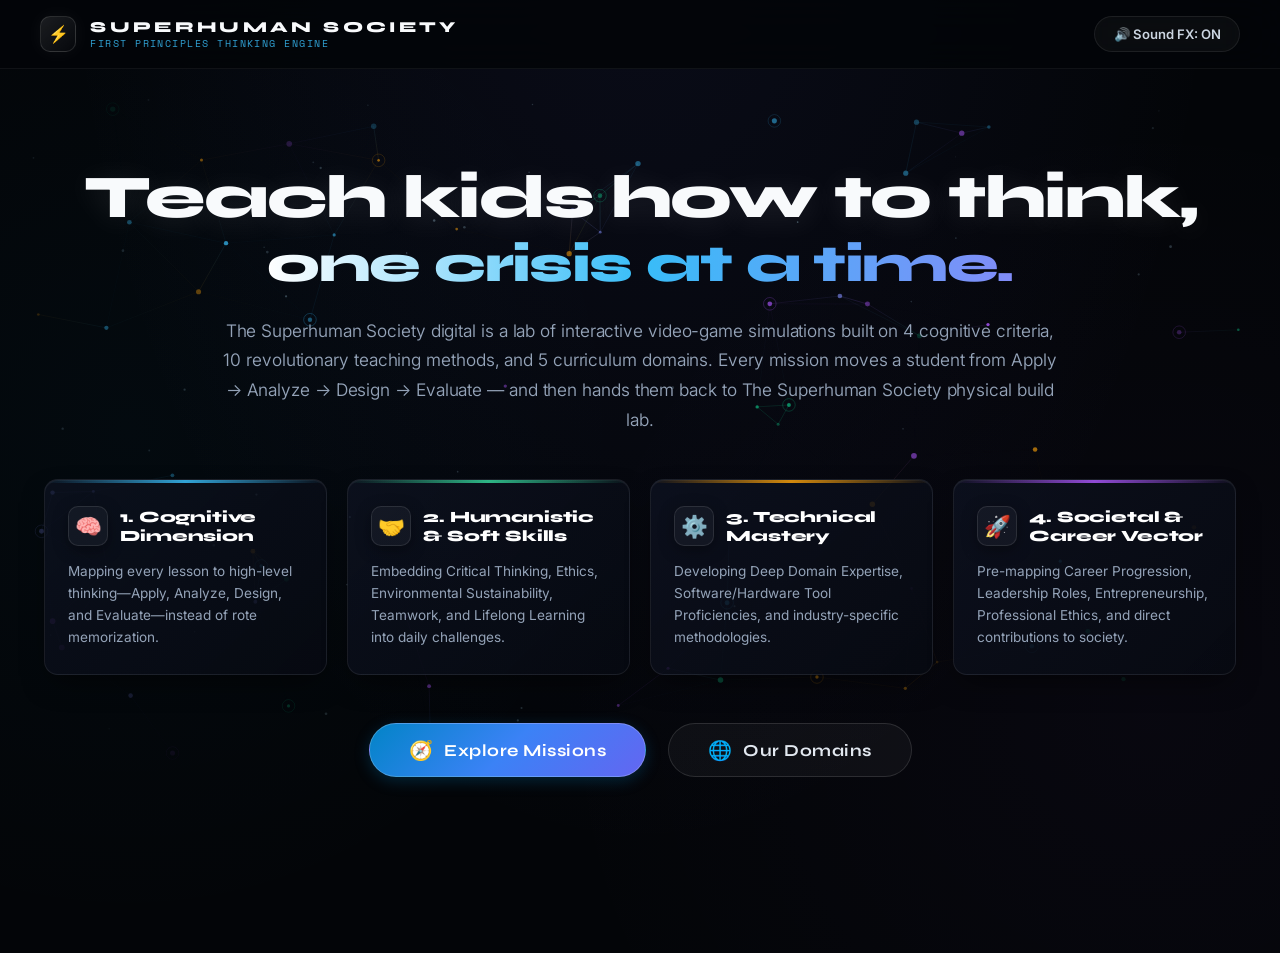
==== commit 1e3cc04c: "Add premium motion graphics, 3D card tilt, specular lighting, and aesthetic upgrades to homepage" ====
--- a/index.html
+++ b/index.html
@@ -34,6 +34,7 @@
     
     <!-- Hero Section -->
     <section class="hero">
+      <canvas id="hero-motion-canvas" class="hero-motion-canvas"></canvas>
       <h1 class="hero-headline">
         <span class="hero-title-primary">Teach kids how to think,</span>
         <span class="hero-title-accent">one crisis at a time.</span>
@@ -72,7 +73,7 @@
     <div class="sim-cockpit-bar">
       <div class="sim-cockpit-left">
         <button id="exit-sim-cockpit-btn" class="btn btn-subtle" style="font-size:0.8rem;">
-          🏠 Homepage
+          🏠 Mission Hub
         </button>
         <div>
           <div id="cockpit-sim-domain" style="font-size:0.68rem; text-transform:uppercase; color:var(--accent-cyan); font-weight:700; letter-spacing:0.06em;">DOMAIN 1: BIO-TECH</div>
@@ -117,6 +118,6 @@
   </div>
 
   <!-- Load bundled script (zero-CORS, works via both http:// and file://) -->
-  <script src="js/bundle.js?v=1791880000"></script>
+  <script src="js/bundle.js?v=1791930000"></script>
 </body>
 </html>
--- a/css/main.css
+++ b/css/main.css
@@ -186,11 +186,58 @@
   padding: 2.5rem 1.75rem 5rem;
 }
 
-/* Hero Section */
+/* Hero Section & Kinetic Motion Graphics */
 .hero {
   text-align: center;
   padding: 3.5rem 1rem 2.5rem;
   position: relative;
+  overflow: visible;
+}
+
+.hero-motion-canvas {
+  position: absolute;
+  top: -30px;
+  left: 50%;
+  transform: translateX(-50%);
+  width: 100vw;
+  max-width: 1600px;
+  height: calc(100% + 60px);
+  pointer-events: none;
+  z-index: 0;
+  mask-image: radial-gradient(ellipse 75% 70% at 50% 45%, black 40%, transparent 95%);
+  -webkit-mask-image: radial-gradient(ellipse 75% 70% at 50% 45%, black 40%, transparent 95%);
+}
+
+@keyframes heroFadeInUp {
+  from {
+    opacity: 0;
+    transform: translateY(22px);
+  }
+  to {
+    opacity: 1;
+    transform: translateY(0);
+  }
+}
+
+@keyframes textGradientFlow {
+  0% {
+    background-position: 0% 50%;
+  }
+  50% {
+    background-position: 100% 50%;
+  }
+  100% {
+    background-position: 0% 50%;
+  }
+}
+
+@keyframes ambientTextPulse {
+  0%, 100% {
+    text-shadow: 0 0 35px rgba(56, 189, 248, 0.25), 0 0 60px rgba(168, 85, 247, 0.15);
+  }
+  50% {
+    text-shadow: 0 0 50px rgba(56, 189, 248, 0.45), 0 0 85px rgba(168, 85, 247, 0.3);
+  }
 }
 
 .badge-pill {
@@ -209,6 +256,9 @@
   border: 1px solid rgba(255, 255, 255, 0.08);
   backdrop-filter: blur(16px);
   margin-bottom: 1.75rem;
+  position: relative;
+  z-index: 2;
+  animation: heroFadeInUp 0.85s cubic-bezier(0.16, 1, 0.3, 1) both;
 }
 
 .hero-headline {
@@ -218,6 +268,8 @@
   align-items: center;
   justify-content: center;
   gap: 0.2rem;
+  position: relative;
+  z-index: 2;
 }
 
 .hero-title-serif,
@@ -230,6 +282,7 @@
   letter-spacing: -0.025em;
   color: #f8fafc;
   text-shadow: 0 4px 30px rgba(255, 255, 255, 0.1);
+  animation: heroFadeInUp 0.85s cubic-bezier(0.16, 1, 0.3, 1) both;
 }
 
 .hero-title-accent {
@@ -239,10 +292,14 @@
   font-size: 3.25rem;
   letter-spacing: -0.03em;
   line-height: 1.12;
-  background: linear-gradient(135deg, #ffffff 0%, #cbd5e1 35%, #38bdf8 70%, #a855f7 100%);
+  background: linear-gradient(90deg, #ffffff 0%, #38bdf8 20%, #818cf8 40%, #c084fc 60%, #34d399 80%, #ffffff 100%);
+  background-size: 250% auto;
   -webkit-background-clip: text;
   -webkit-text-fill-color: transparent;
   display: inline-block;
+  animation: heroFadeInUp 0.85s cubic-bezier(0.16, 1, 0.3, 1) 0.1s both,
+             textGradientFlow 8s ease infinite,
+             ambientTextPulse 4s ease-in-out infinite;
 }
 
 .hero p.lead {
@@ -253,32 +310,42 @@
   margin: 0 auto 2.75rem;
   line-height: 1.72;
   letter-spacing: -0.005em;
-}
-
-/* 4 Core Criteria Grid */
+  position: relative;
+  z-index: 2;
+  animation: heroFadeInUp 0.85s cubic-bezier(0.16, 1, 0.3, 1) 0.2s both;
+}
+
+/* 4 Core Criteria Grid - Interactive 3D Glassmorphism Cards */
 .criteria-section {
-  margin: 2.5rem 0 0;
+  margin: 2.75rem 0 0;
+  position: relative;
+  z-index: 2;
+  animation: heroFadeInUp 0.85s cubic-bezier(0.16, 1, 0.3, 1) 0.3s both;
 }
 
 .criteria-grid {
   display: grid;
   grid-template-columns: repeat(4, 1fr);
   gap: 1.25rem;
+  perspective: 1200px;
 }
 
 .criterion-card {
-  background: var(--bg-card);
-  backdrop-filter: blur(20px);
-  border: 1px solid var(--border-subtle);
+  background: linear-gradient(135deg, rgba(14, 19, 34, 0.72) 0%, rgba(7, 10, 18, 0.88) 100%);
+  backdrop-filter: blur(24px);
+  -webkit-backdrop-filter: blur(24px);
+  border: 1px solid rgba(255, 255, 255, 0.08);
   border-radius: var(--radius-md);
-  padding: 1.6rem 1.4rem;
+  padding: 1.65rem 1.45rem;
   text-align: left;
-  transition: all 0.3s cubic-bezier(0.16, 1, 0.3, 1);
-  box-shadow: inset 0 1px 0 rgba(255, 255, 255, 0.03), 0 10px 25px -10px rgba(0, 0, 0, 0.6);
+  transition: transform 0.22s cubic-bezier(0.2, 0, 0.2, 1), box-shadow 0.3s ease, border-color 0.3s ease;
+  box-shadow: inset 0 1px 1px rgba(255, 255, 255, 0.06), 0 12px 30px -10px rgba(0, 0, 0, 0.65);
   display: flex;
   flex-direction: column;
   position: relative;
   overflow: hidden;
+  transform-style: preserve-3d;
+  will-change: transform;
 }
 
 .criterion-card::before {
@@ -287,32 +354,74 @@
   top: 0;
   left: 0;
   right: 0;
-  height: 2px;
-  background: var(--card-accent, #38bdf8);
-  opacity: 0.8;
+  height: 2.5px;
+  background: linear-gradient(90deg, transparent, var(--card-accent, #38bdf8), transparent);
+  opacity: 0.85;
   transition: opacity 0.3s ease;
 }
 
+.card-specular-shine {
+  position: absolute;
+  inset: 0;
+  pointer-events: none;
+  border-radius: inherit;
+  background: radial-gradient(
+    circle 260px at var(--mouse-x, 50%) var(--mouse-y, 50%),
+    rgba(255, 255, 255, 0.12),
+    transparent 70%
+  );
+  opacity: 0;
+  transition: opacity 0.3s ease;
+  z-index: 1;
+}
+
+.criterion-card:hover .card-specular-shine {
+  opacity: 1;
+}
+
 .criterion-card:hover {
-  border-color: rgba(255, 255, 255, 0.16);
-  transform: translateY(-4px);
-  box-shadow: var(--shadow-card), 0 0 25px var(--card-glow, rgba(56, 189, 248, 0.15));
+  border-color: rgba(255, 255, 255, 0.2);
+  box-shadow: 0 20px 45px -12px rgba(0, 0, 0, 0.85), 0 0 35px var(--card-glow, rgba(56, 189, 248, 0.18)), inset 0 1px 1px rgba(255, 255, 255, 0.15);
 }
 
 .criterion-header {
   display: flex;
   align-items: center;
-  gap: 0.6rem;
-  margin-bottom: 0.75rem;
+  gap: 0.75rem;
+  margin-bottom: 0.85rem;
+  position: relative;
+  z-index: 2;
+}
+
+.criterion-icon-badge {
+  width: 40px;
+  height: 40px;
+  border-radius: 10px;
+  background: rgba(255, 255, 255, 0.04);
+  border: 1px solid rgba(255, 255, 255, 0.1);
+  display: inline-flex;
+  align-items: center;
+  justify-content: center;
+  box-shadow: 0 4px 15px rgba(0, 0, 0, 0.35);
+  transition: transform 0.3s ease, border-color 0.3s ease, background 0.3s ease;
+  flex-shrink: 0;
+}
+
+.criterion-card:hover .criterion-icon-badge {
+  transform: translateY(-2px) scale(1.06);
+  border-color: var(--card-accent, #38bdf8);
+  background: rgba(255, 255, 255, 0.08);
+  box-shadow: 0 0 18px var(--card-glow, rgba(56, 189, 248, 0.35));
 }
 
 .criterion-icon {
   font-size: 1.35rem;
+  line-height: 1;
 }
 
 .criterion-title {
   font-family: var(--font-heading);
-  font-size: 0.96rem;
+  font-size: 0.98rem;
   font-weight: 800;
   letter-spacing: -0.01em;
   color: #fff;
@@ -321,24 +430,38 @@
 
 .criterion-desc {
   font-family: var(--font-body);
-  font-size: 0.84rem;
+  font-size: 0.85rem;
   color: var(--text-muted);
-  line-height: 1.6;
+  line-height: 1.62;
   font-weight: 400;
-}
-
-/* Hero Actions Bar */
+  position: relative;
+  z-index: 2;
+}
+
+/* Hero Actions Bar & Radiant CTA Buttons */
 .hero-actions-bar {
   display: flex;
-  gap: 1.25rem;
+  gap: 1.35rem;
   justify-content: center;
   align-items: center;
-  margin-top: 2.75rem;
+  margin-top: 3rem;
   flex-wrap: wrap;
+  position: relative;
+  z-index: 2;
+  animation: heroFadeInUp 0.85s cubic-bezier(0.16, 1, 0.3, 1) 0.4s both;
+}
+
+@keyframes btnPulseGlow {
+  0%, 100% {
+    box-shadow: 0 8px 25px -4px rgba(2, 132, 199, 0.5), 0 0 20px rgba(59, 130, 246, 0.3);
+  }
+  50% {
+    box-shadow: 0 12px 35px -2px rgba(2, 132, 199, 0.75), 0 0 35px rgba(99, 102, 241, 0.55);
+  }
 }
 
 .btn-cta {
-  padding: 0.95rem 2.35rem;
+  padding: 0.98rem 2.45rem;
   font-family: var(--font-heading);
   font-size: 1.05rem;
   font-weight: 700;
@@ -348,21 +471,63 @@
   align-items: center;
   gap: 0.65rem;
   cursor: pointer;
-  transition: all 0.3s cubic-bezier(0.16, 1, 0.3, 1);
-  box-shadow: 0 10px 25px -5px rgba(0, 0, 0, 0.5);
+  transition: transform 0.22s cubic-bezier(0.2, 0, 0.2, 1), box-shadow 0.3s ease, border-color 0.3s ease;
+  will-change: transform;
+  position: relative;
+}
+
+.btn-primary.btn-cta {
+  background: linear-gradient(135deg, #0284c7 0%, #3b82f6 50%, #6366f1 100%);
+  border: 1px solid rgba(255, 255, 255, 0.22);
+  animation: btnPulseGlow 3.5s ease-in-out infinite;
+  overflow: hidden;
+}
+
+.btn-primary.btn-cta::after {
+  content: '';
+  position: absolute;
+  top: -50%;
+  left: -70%;
+  width: 45%;
+  height: 200%;
+  background: linear-gradient(90deg, transparent, rgba(255, 255, 255, 0.32), transparent);
+  transform: rotate(25deg);
+  transition: left 0.65s ease;
+  pointer-events: none;
+}
+
+.btn-primary.btn-cta:hover::after {
+  left: 135%;
+}
+
+.btn-primary.btn-cta:hover {
+  border-color: rgba(255, 255, 255, 0.35);
+  filter: brightness(1.12);
+}
+
+.btn-subtle.btn-cta {
+  background: rgba(255, 255, 255, 0.04);
+  backdrop-filter: blur(16px);
+  -webkit-backdrop-filter: blur(16px);
+  border: 1px solid rgba(255, 255, 255, 0.12);
+  color: #e2e8f0;
+}
+
+.btn-subtle.btn-cta:hover {
+  background: rgba(255, 255, 255, 0.08);
+  border-color: rgba(56, 189, 248, 0.5);
+  color: #fff;
+  box-shadow: 0 8px 25px rgba(56, 189, 248, 0.22);
 }
 
 .btn-cta .btn-icon {
   font-size: 1.2rem;
-}
-
-.btn-cta:hover {
-  transform: translateY(-2px);
+  line-height: 1;
 }
 
 .btn-cta.active {
   border-color: #38bdf8;
-  box-shadow: 0 0 25px rgba(56, 189, 248, 0.35);
+  box-shadow: 0 0 28px rgba(56, 189, 248, 0.45);
 }
 
 /* Dynamic Interactive Exploration Container */
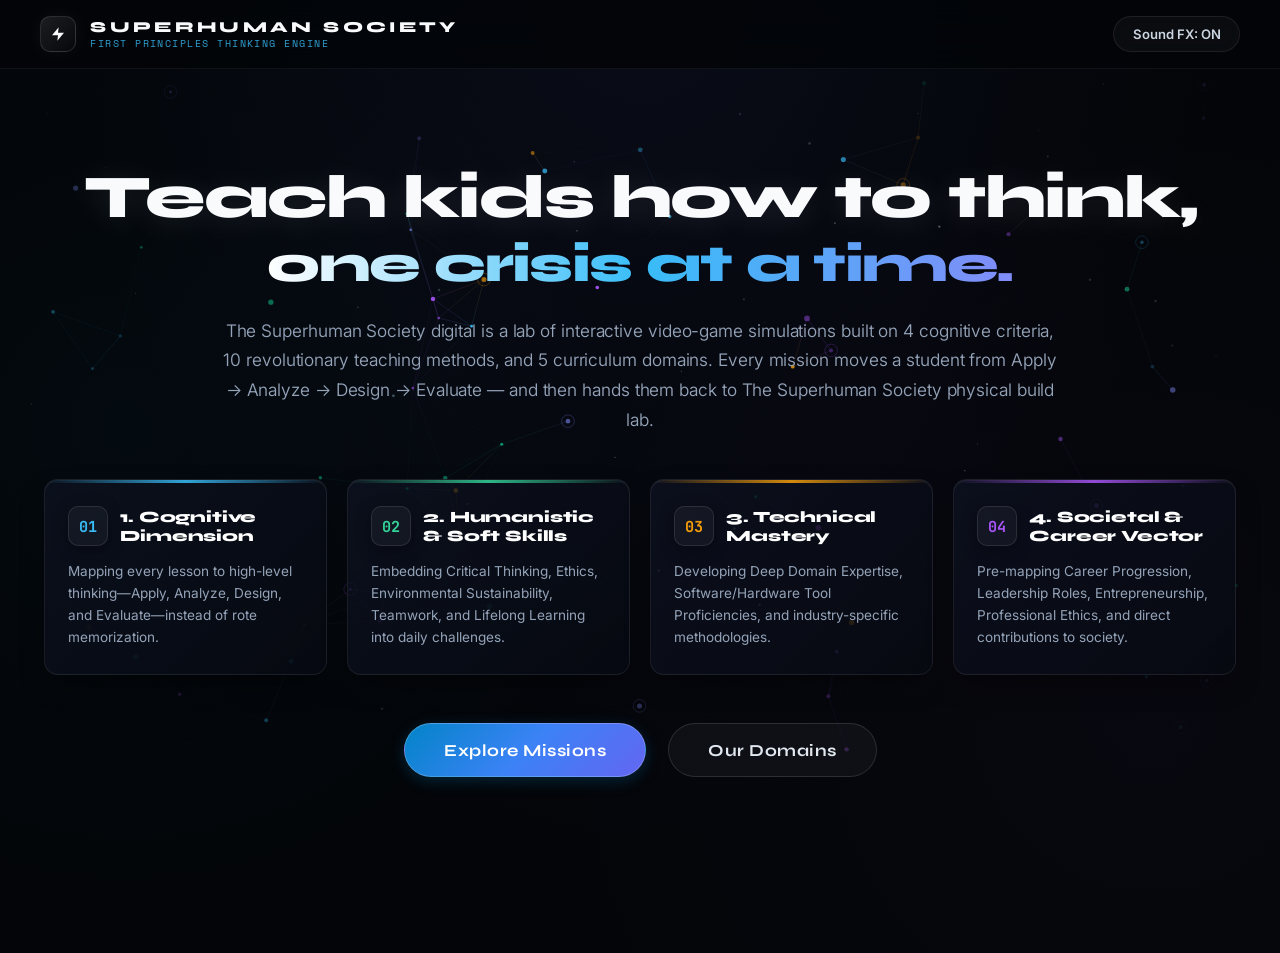
==== commit c652d158: "Remove all emojis across the website, navigation, and simulations" ====
--- a/index.html
+++ b/index.html
@@ -15,7 +15,9 @@
   <!-- Top Navigation Bar -->
   <header class="navbar">
     <div class="brand" id="nav-brand">
-      <div class="brand-icon">⚡</div>
+      <div class="brand-icon">
+        <svg width="16" height="16" viewBox="0 0 24 24" fill="currentColor" style="display:block;"><path d="M13 2L3 14h9l-1 8 10-12h-9l1-8z"/></svg>
+      </div>
       <div class="brand-title">
         <span>SUPERHUMAN SOCIETY</span>
         <span class="sub">First Principles Thinking Engine</span>
@@ -24,7 +26,7 @@
 
     <div class="nav-actions">
       <button id="audio-toggle-btn" class="btn btn-subtle">
-        🔊 Sound FX: ON
+        Sound FX: ON
       </button>
     </div>
   </header>
@@ -53,10 +55,10 @@
       <!-- Two Primary Action Buttons -->
       <div class="hero-actions-bar">
         <button id="btn-explore-missions" class="btn btn-primary btn-cta">
-          <span class="btn-icon">🧭</span> Explore Missions
+          Explore Missions
         </button>
         <button id="btn-our-domains" class="btn btn-subtle btn-cta">
-          <span class="btn-icon">🌐</span> Our Domains
+          Our Domains
         </button>
       </div>
     </section>
@@ -73,7 +75,7 @@
     <div class="sim-cockpit-bar">
       <div class="sim-cockpit-left">
         <button id="exit-sim-cockpit-btn" class="btn btn-subtle" style="font-size:0.8rem;">
-          🏠 Mission Hub
+          Mission Hub
         </button>
         <div>
           <div id="cockpit-sim-domain" style="font-size:0.68rem; text-transform:uppercase; color:var(--accent-cyan); font-weight:700; letter-spacing:0.06em;">DOMAIN 1: BIO-TECH</div>
@@ -95,7 +97,7 @@
   <!-- Curriculum Matrix Modal -->
   <div class="modal-overlay" id="curriculum-modal">
     <div class="modal-container">
-      <button class="modal-close-btn" aria-label="Close">✕</button>
+      <button class="modal-close-btn" aria-label="Close">&times;</button>
       <div class="badge-pill">FOUNDATIONAL PEDAGOGICAL BLUEPRINT</div>
       <h2 class="modal-title">Curriculum Architecture Matrix</h2>
       <p class="modal-subtitle">The deep structure behind every scenario: high-order cognition, ethical dilemmas, domain mastery, and physical project translation.</p>
@@ -108,7 +110,7 @@
   <!-- 50% Physical Lab Model Modal -->
   <div class="modal-overlay" id="physical-modal">
     <div class="modal-container">
-      <button class="modal-close-btn" aria-label="Close">✕</button>
+      <button class="modal-close-btn" aria-label="Close">&times;</button>
       <h2 class="modal-title">The 50% Physical Build Model</h2>
       <p class="modal-subtitle">Classroom hardware and lab projects designed to complete the digital-to-physical learning loop.</p>
       <div id="physical-modal-body">
@@ -118,6 +120,6 @@
   </div>
 
   <!-- Load bundled script (zero-CORS, works via both http:// and file://) -->
-  <script src="js/bundle.js?v=1791930000"></script>
+  <script src="js/bundle.js?v=1791940000"></script>
 </body>
 </html>
--- a/css/main.css
+++ b/css/main.css
@@ -415,7 +415,11 @@
 }
 
 .criterion-icon {
-  font-size: 1.35rem;
+  font-family: var(--font-mono);
+  font-size: 0.95rem;
+  font-weight: 700;
+  color: var(--card-accent, #38bdf8);
+  letter-spacing: 0.04em;
   line-height: 1;
 }
 
